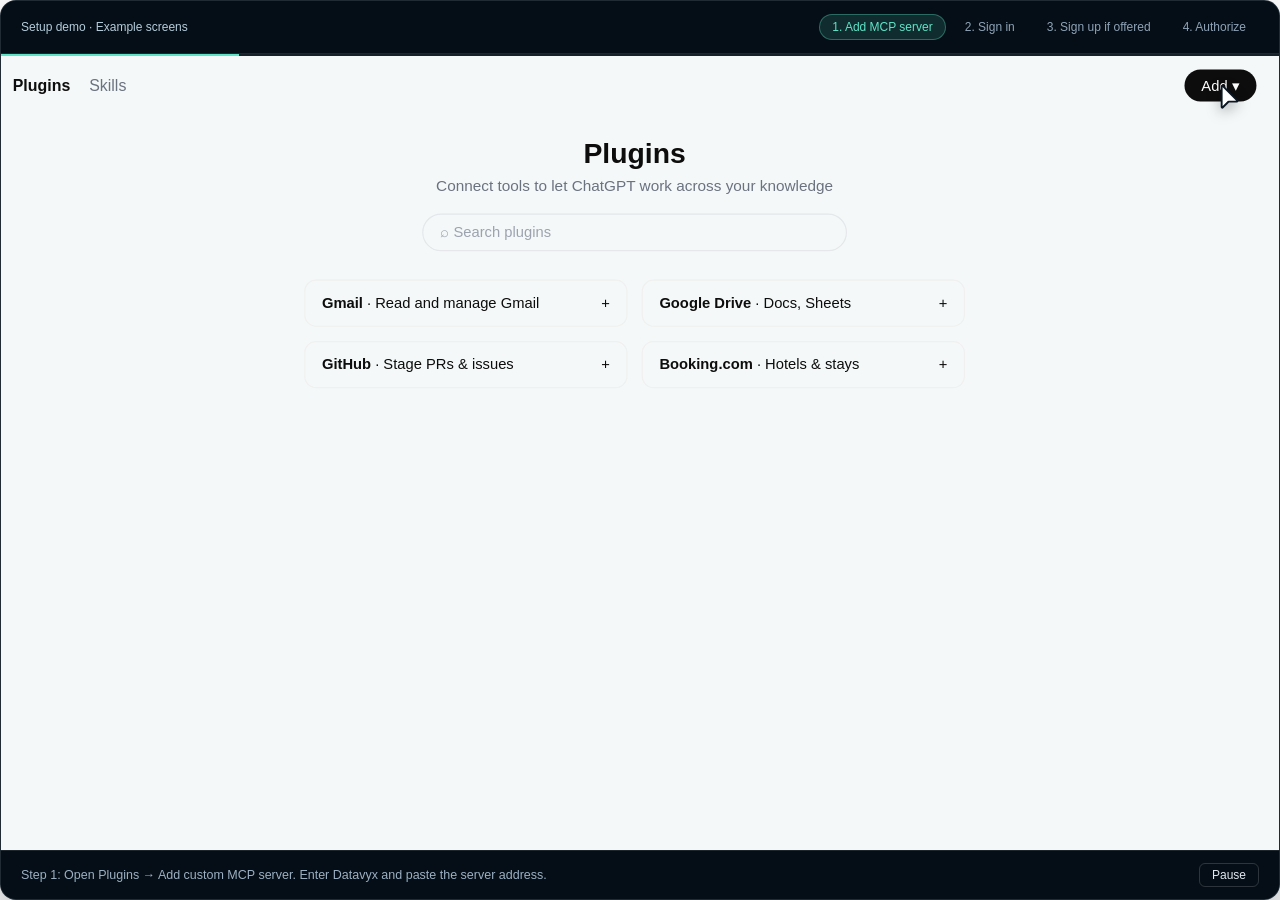
==== connect-walkthrough.html @ 0ad59f00 "Replace Connect Datavyx walkthrough with four-step demo" ====
<!DOCTYPE html>
<html lang="en">
<head>
  <meta charset="UTF-8" />
  <meta name="viewport" content="width=device-width, initial-scale=1.0" />
  <title>Datavyx Interactive Setup & OAuth Walkthrough</title>
  <style>
    * { box-sizing: border-box; }
    body { margin: 0; }

    .dvx-full-demo {
      --bg-frame: #07131d;
      --mint: #5de4c7;
      --border-frame: rgba(255, 255, 255, 0.1);
      --font-sans: -apple-system, BlinkMacSystemFont, "Segoe UI", Roboto, Inter, sans-serif;
      --font-mono: ui-monospace, SFMono-Regular, Menlo, Monaco, Consolas, monospace;

      font-family: var(--font-sans);
      display: flex;
      flex-direction: column;
      height: 100dvh;
      background: var(--bg-frame);
      border: 1px solid var(--border-frame);
      border-radius: 16px;
      box-shadow: 0 28px 70px rgba(4, 12, 20, 0.34);
      overflow: hidden;
      user-select: none;
    }

    /* Top Minimal Header */
    .dvx-fd-header {
      display: flex;
      align-items: center;
      justify-content: space-between;
      flex-wrap: wrap;
      gap: 10px;
      padding: 13px 20px;
      background: #050e16;
      border-bottom: 1px solid var(--border-frame);
    }

    .dvx-fd-label { color: #b5ccdb; font-size: 12px; }

    .dvx-fd-tabs {
      display: flex;
      gap: 6px;
      flex-wrap: wrap;
    }

    .dvx-fd-tab {
      background: transparent;
      border: 1px solid transparent;
      color: #8fa3b8;
      font-size: 12px;
      font-weight: 500;
      padding: 5px 12px;
      border-radius: 999px;
      cursor: pointer;
      transition: all 0.2s ease;
    }

    .dvx-fd-tab:hover {
      color: #fff;
      background: rgba(255, 255, 255, 0.06);
    }

    .dvx-fd-tab.active {
      color: var(--mint);
      background: rgba(93, 228, 199, 0.14);
      border-color: rgba(93, 228, 199, 0.35);
    }

    .dvx-fd-progress {
      height: 2px;
      flex-shrink: 0;
      background: rgba(255, 255, 255, 0.06);
      width: 100%;
    }

    .dvx-fd-progress-fill {
      height: 100%;
      width: 0%;
      background: var(--mint);
    }

    /* Main Viewport */
    .dvx-fd-viewport {
      position: relative;
      flex: 1;
      min-height: 0;
      overflow: hidden;
      background: #ffffff;
    }

    .dvx-fd-canvas {
      width: 100%;
      height: 100%;
      transform-origin: center center;
      transition: transform 0.65s cubic-bezier(0.22, 1, 0.36, 1);
      position: relative;
    }

    /* Simulated Cursor & Click Ripple */
    .dvx-cursor {
      position: absolute;
      width: 24px;
      height: 24px;
      z-index: 80;
      pointer-events: none;
      margin-left: -5px;
      margin-top: -3px;
      transition: left 0.6s cubic-bezier(0.22, 1, 0.36, 1), top 0.6s cubic-bezier(0.22, 1, 0.36, 1);
      filter: drop-shadow(0 3px 6px rgba(0, 0, 0, 0.35));
    }

    .dvx-ring {
      position: absolute;
      width: 30px;
      height: 30px;
      border-radius: 50%;
      border: 2.5px solid #10a37f;
      transform: translate(-50%, -50%) scale(0.3);
      opacity: 0;
      pointer-events: none;
      z-index: 79;
    }

    .dvx-ring.animate {
      animation: dvxClickPulse 0.55s ease-out forwards;
    }

    @keyframes dvxClickPulse {
      0% { opacity: 0.95; transform: translate(-50%, -50%) scale(0.3); }
      100% { opacity: 0; transform: translate(-50%, -50%) scale(1.7); }
    }

    .dvx-screen {
      position: absolute;
      inset: 0;
      opacity: 0;
      pointer-events: none;
      transition: opacity 0.3s ease;
    }

    .dvx-screen.active {
      opacity: 1;
      pointer-events: auto;
    }

    /* ==========================================
       Screen A: Native ChatGPT Web Plugins UI
       ========================================== */
    .gpt-shell {
      display: flex;
      height: 100%;
      background: #ffffff;
      color: #0d0d0d;
    }

    .gpt-side {
      width: 210px;
      background: #f9f9f9;
      border-right: 1px solid #ececec;
      padding: 14px 10px;
      display: flex;
      flex-direction: column;
      gap: 2px;
      font-size: 13.5px;
    }

    .gpt-side-top {
      display: flex;
      align-items: center;
      justify-content: space-between;
      padding: 4px 10px 14px;
    }

    .gpt-logo-text {
      font-weight: 600;
      font-size: 15px;
    }

    .gpt-item {
      padding: 8px 10px;
      border-radius: 8px;
      color: #1f2328;
      display: flex;
      align-items: center;
      gap: 10px;
      transition: all 0.2s ease;
    }

    .gpt-item.active {
      background: #ececec;
      font-weight: 500;
    }

    .gpt-item.highlight-ring {
      box-shadow: 0 0 0 2px #0d0d0d;
    }

    .gpt-body {
      flex: 1;
      padding: 16px 28px;
      position: relative;
      display: flex;
      flex-direction: column;
    }

    .gpt-head {
      display: flex;
      justify-content: space-between;
      align-items: center;
      margin-bottom: 18px;
    }

    .gpt-head-tabs {
      display: flex;
      gap: 16px;
      font-size: 13.5px;
      color: #6b7280;
    }

    .gpt-head-tabs span.on {
      color: #0d0d0d;
      font-weight: 600;
    }

    .gpt-add-wrap {
      position: relative;
    }

    .gpt-add-btn {
      background: #0d0d0d;
      color: #fff;
      border: none;
      border-radius: 999px;
      padding: 6px 14px;
      font-size: 12.5px;
      font-weight: 500;
      display: inline-flex;
      align-items: center;
      gap: 5px;
    }

    .gpt-menu {
      position: absolute;
      right: 0;
      top: 34px;
      width: 186px;
      background: #fff;
      border: 1px solid #e5e7eb;
      border-radius: 10px;
      box-shadow: 0 10px 25px rgba(0, 0, 0, 0.12);
      padding: 5px;
      z-index: 20;
      opacity: 0;
      transform: translateY(-4px);
      transition: all 0.2s ease;
    }

    .gpt-menu.open {
      opacity: 1;
      transform: translateY(0);
    }

    .gpt-menu-item {
      padding: 7px 10px;
      font-size: 12.5px;
      border-radius: 6px;
      color: #374151;
    }

    .gpt-menu-item.focus {
      background: #f3f4f6;
      color: #0d0d0d;
      font-weight: 600;
    }

    .gpt-hero {
      text-align: center;
      margin-top: 12px;
    }

    .gpt-hero h3 {
      font-size: 24px;
      margin: 0 0 6px;
      font-weight: 600;
    }

    .gpt-hero p {
      font-size: 13px;
      color: #6b7280;
      margin: 0 0 16px;
    }

    .gpt-search {
      max-width: 360px;
      margin: 0 auto 24px;
      padding: 8px 14px;
      border: 1px solid #e5e7eb;
      border-radius: 999px;
      font-size: 12.5px;
      color: #9ca3af;
      text-align: left;
    }

    .gpt-cards {
      display: grid;
      grid-template-columns: repeat(2, 1fr);
      gap: 12px;
      max-width: 560px;
      margin: 0 auto;
      text-align: left;
    }

    .gpt-card {
      border: 1px solid #f0f0f0;
      border-radius: 10px;
      padding: 12px 14px;
      display: flex;
      justify-content: space-between;
      align-items: center;
      font-size: 12.5px;
    }

    /* Modal Overlay */
    .gpt-mask {
      position: absolute;
      inset: 0;
      background: rgba(0, 0, 0, 0.34);
      display: flex;
      align-items: center;
      justify-content: center;
      z-index: 30;
      opacity: 0;
      pointer-events: none;
      transition: opacity 0.25s ease;
    }

    .gpt-mask.open {
      opacity: 1;
      pointer-events: auto;
    }

    /* Modal 1: Add custom MCP server */
    .gpt-dialog {
      width: 440px;
      background: #ffffff;
      border-radius: 16px;
      padding: 18px 22px;
      box-shadow: 0 22px 50px rgba(0, 0, 0, 0.24);
      color: #0d0d0d;
      display: none;
    }

    .gpt-dialog.show {
      display: block;
    }

    .gpt-dlg-title {
      font-size: 15.5px;
      font-weight: 600;
      margin-bottom: 12px;
      display: flex;
      justify-content: space-between;
    }

    .gpt-icon-row {
      display: flex;
      align-items: center;
      gap: 10px;
      margin-bottom: 10px;
    }

    .gpt-icon-box {
      width: 34px;
      height: 34px;
      border: 1px solid #d1d5db;
      border-radius: 8px;
      display: flex;
      align-items: center;
      justify-content: center;
      font-size: 16px;
      color: #374151;
    }

    .gpt-field {
      margin-bottom: 9px;
    }

    .gpt-label {
      display: flex;
      justify-content: space-between;
      align-items: center;
      font-size: 11.5px;
      font-weight: 500;
      margin-bottom: 4px;
    }

    .gpt-seg {
      display: inline-flex;
      background: #f3f4f6;
      border-radius: 6px;
      padding: 2px;
      font-size: 10px;
    }

    .gpt-seg span {
      padding: 2px 7px;
      border-radius: 4px;
      color: #6b7280;
    }

    .gpt-seg span.on {
      background: #fff;
      color: #111827;
      font-weight: 500;
    }

    .gpt-input {
      border: 1px solid #d1d5db;
      border-radius: 7px;
      padding: 6px 10px;
      font-size: 12px;
      min-height: 16px;
      color: #111827;
      display: flex;
      align-items: center;
    }

    .gpt-input.ph {
      color: #9ca3af;
    }

    .gpt-input.mono {
      font-family: var(--font-mono);
      font-size: 11.5px;
    }

    .gpt-input.focus {
      border-color: #111827;
      box-shadow: 0 0 0 2px rgba(17, 24, 39, 0.1);
    }

    .gpt-adv {
      border: 1px solid #e5e7eb;
      background: #f9fafb;
      border-radius: 8px;
      padding: 7px 10px;
      margin-bottom: 8px;
      display: flex;
      justify-content: space-between;
      align-items: center;
      color: #9ca3af;
      font-size: 10.5px;
    }

    .gpt-warn {
      border: 1px solid #e7d3c8;
      background: #fdf8f6;
      border-radius: 8px;
      padding: 6px 10px;
      font-size: 11px;
      color: #374151;
      display: flex;
      align-items: center;
      gap: 7px;
      margin-bottom: 8px;
    }

    .gpt-consent {
      border: 1px solid #e5e7eb;
      border-radius: 8px;
      padding: 8px 10px;
      display: flex;
      align-items: flex-start;
      gap: 9px;
      margin-bottom: 12px;
      transition: all 0.2s ease;
    }

    .gpt-consent.checked {
      border-color: #111827;
      background: #fafafa;
    }

    .gpt-chk {
      width: 14px;
      height: 14px;
      margin-top: 2px;
      border: 1.5px solid #9ca3af;
      border-radius: 3.5px;
      display: inline-flex;
      align-items: center;
      justify-content: center;
      font-size: 10px;
      color: #fff;
      flex-shrink: 0;
    }

    .gpt-chk.checked {
      background: #111827;
      border-color: #111827;
    }

    .gpt-dlg-foot {
      display: flex;
      justify-content: space-between;
      align-items: center;
    }

    .gpt-btn-gray {
      background: #9ca3af;
      border: none;
      color: #fff;
      border-radius: 999px;
      padding: 6px 14px;
      font-size: 11.5px;
      font-weight: 500;
      transition: all 0.2s ease;
    }

    .gpt-btn-gray.ready {
      background: #0d0d0d;
    }

    /* Modal 2: Sign in with your datavyx account */
    .gpt-login-card {
      width: 310px;
      background: #ffffff;
      border-radius: 18px;
      padding: 28px 24px 24px;
      box-shadow: 0 22px 50px rgba(0, 0, 0, 0.24);
      text-align: center;
      display: none;
    }

    .gpt-login-card.show {
      display: block;
    }

    .gpt-mcp-badge {
      width: 56px;
      height: 56px;
      border-radius: 14px;
      background: #f3f4f6;
      margin: 0 auto 14px;
      display: flex;
      align-items: center;
      justify-content: center;
      font-size: 24px;
      color: #4b5563;
    }

    .gpt-login-btn {
      margin-top: 18px;
      width: 100%;
      background: #18181b;
      color: #fff;
      border: none;
      border-radius: 999px;
      padding: 10px 16px;
      font-size: 12.5px;
      font-weight: 500;
      display: inline-flex;
      align-items: center;
      justify-content: center;
      gap: 6px;
    }

    /* ==========================================
       Screen B: Auth0 Sign-up & Consent Flow
       ========================================== */
    .auth0-screen {
      height: 100%;
      background: #0b1622;
      display: flex;
      align-items: center;
      justify-content: center;
      color: #1f2937;
    }

    .auth0-card {
      width: 360px;
      background: #ffffff;
      border-radius: 8px;
      padding: 28px 30px;
      box-shadow: 0 20px 45px rgba(0, 0, 0, 0.35);
      text-align: center;
    }

    .auth0-logo {
      width: 44px;
      height: 44px;
      border-radius: 8px;
      background: #091d34;
      color: #38bdf8;
      font-weight: 800;
      font-size: 22px;
      display: flex;
      align-items: center;
      justify-content: center;
      margin: 0 auto 14px;
    }

    .auth0-title {
      font-size: 20px;
      font-weight: 600;
      margin: 0 0 6px;
      color: #111827;
    }

    .auth0-sub {
      font-size: 12px;
      color: #4b5563;
      margin: 0 0 18px;
      line-height: 1.45;
    }

    .auth0-input {
      width: 100%;
      box-sizing: border-box;
      border: 1px solid #d1d5db;
      border-radius: 5px;
      padding: 10px 12px;
      font-size: 13px;
      text-align: left;
      margin-bottom: 10px;
      color: #111827;
      min-height: 38px;
    }

    .auth0-input.ph {
      color: #9ca3af;
    }

    .auth0-input.focus {
      border-color: #2563eb;
      box-shadow: 0 0 0 2px rgba(37, 99, 235, 0.15);
    }

    .auth0-pw-rules {
      border: 1px solid #e5e7eb;
      border-radius: 6px;
      padding: 10px 12px;
      text-align: left;
      font-size: 11px;
      color: #4b5563;
      margin-bottom: 12px;
      display: none;
    }

    .auth0-pw-rules.show {
      display: block;
    }

    .auth0-rule-ok {
      color: #059669;
      font-weight: 500;
    }

    .auth0-submit {
      width: 100%;
      background: #091d34;
      color: #fff;
      border: none;
      border-radius: 5px;
      padding: 11px;
      font-size: 13.5px;
      font-weight: 500;
      margin-top: 4px;
    }

    .auth0-switch {
      margin-top: 14px;
      font-size: 12px;
      color: #4b5563;
    }

    .auth0-link {
      color: #2563eb;
      font-weight: 500;
    }

    /* Consent Scope List */
    .auth0-pair {
      display: flex;
      align-items: center;
      justify-content: center;
      gap: 14px;
      margin-bottom: 12px;
    }

    .auth0-gpt-icon {
      width: 44px;
      height: 44px;
      border-radius: 50%;
      border: 1px solid #e5e7eb;
      display: flex;
      align-items: center;
      justify-content: center;
      font-size: 20px;
    }

    .auth0-scopes {
      list-style: none;
      padding: 0;
      margin: 12px 0;
      text-align: left;
      font-size: 11.5px;
      color: #374151;
    }

    .auth0-scopes li {
      padding: 3px 0;
    }

    .auth0-scopes strong {
      color: #111827;
    }

    .auth0-warn-box {
      background: #fef9c3;
      color: #854d0e;
      font-size: 10.5px;
      padding: 7px 10px;
      border-radius: 4px;
      margin-bottom: 14px;
      text-align: left;
    }

    .auth0-actions {
      display: flex;
      gap: 10px;
    }

    .auth0-btn-decline {
      flex: 1;
      background: #fff;
      border: 1px solid #d1d5db;
      color: #374151;
      border-radius: 5px;
      padding: 9px;
      font-size: 13px;
    }

    .auth0-btn-accept {
      flex: 1;
      background: #091d34;
      border: none;
      color: #fff;
      border-radius: 5px;
      padding: 9px;
      font-size: 13px;
      font-weight: 500;
    }

    /* ==========================================
       Screen C: ChatGPT Settings Connected State
       ========================================== */
    .gpt-settings-shell {
      display: flex;
      height: 100%;
      background: #ffffff;
      color: #0d0d0d;
    }

    .gpt-set-side {
      width: 210px;
      background: #f9f9f9;
      border-right: 1px solid #ececec;
      padding: 16px 12px;
      font-size: 13px;
      color: #374151;
    }

    .gpt-set-item {
      padding: 8px 10px;
      border-radius: 8px;
      margin-bottom: 2px;
    }

    .gpt-set-item.on {
      background: #ececec;
      font-weight: 600;
      color: #0d0d0d;
    }

    .gpt-set-main {
      flex: 1;
      padding: 24px 36px;
    }

    .gpt-connected-row {
      margin-top: 18px;
      border: 1px solid #e5e7eb;
      border-radius: 12px;
      padding: 14px 18px;
      display: flex;
      justify-content: space-between;
      align-items: center;
      background: #fafafa;
    }

    .gpt-connected-badge {
      display: inline-flex;
      align-items: center;
      gap: 6px;
      background: #ecfdf5;
      color: #059669;
      border: 1px solid #a7f3d0;
      padding: 4px 10px;
      border-radius: 999px;
      font-size: 12px;
      font-weight: 600;
    }

    /* Bottom Status Bar */
    .dvx-fd-footer {
      padding: 12px 20px;
      background: #050e16;
      border-top: 1px solid var(--border-frame);
      display: flex;
      justify-content: space-between;
      align-items: center;
      gap: 10px;
      font-size: 12.5px;
      color: #9cb0c4;
    }

    .dvx-fd-ctrl {
      background: transparent;
      border: 1px solid rgba(255, 255, 255, 0.16);
      color: #e2e8f0;
      padding: 4px 12px;
      border-radius: 6px;
      font-size: 12px;
      cursor: pointer;
    }

    .gpt-shell, .gpt-settings-shell { background: #f4f8f8; }
    .gpt-side, .gpt-set-side { flex: 0 0 clamp(94px, 27vw, 168px); background: #e7efef; }
    .gpt-body, .gpt-set-main { min-width: 0; }
    .gpt-body { position: static; }
    .gpt-dialog, .gpt-login-card, .auth0-card { max-width: calc(100% - 24px); }
    .gpt-dialog, .auth0-card { max-height: calc(100% - 24px); overflow: auto; }
    .gpt-connected-row { flex-wrap: wrap; gap: 12px; }
    .dvx-full-demo:not(.is-playing) .dvx-cursor, .dvx-full-demo:not(.is-playing) .dvx-ring { visibility: hidden; }
    .dvx-fd-tab:focus-visible, .dvx-fd-ctrl:focus-visible { outline: 2px solid var(--mint); outline-offset: 2px; }

    @media (max-width: 480px) {
      .dvx-fd-header, .dvx-fd-footer { padding: 9px 12px; }
      .dvx-fd-tabs { width: 100%; display: grid; grid-template-columns: repeat(2, minmax(0, 1fr)); }
      .dvx-fd-tab { justify-self: stretch; padding: 6px 4px; }
      .gpt-body, .gpt-set-main { padding: 12px; }
      .gpt-side { padding: 12px 6px; }
      .gpt-side-top { padding: 4px 0 10px; }
      .gpt-side-top > :last-child, .gpt-side .gpt-item:not(#elNavPlugins), .gpt-set-side { display: none; }
      .gpt-item { padding: 6px; }
      .gpt-head-tabs { gap: 6px; }
      .gpt-hero h3 { font-size: 20px; }
      .gpt-cards { grid-template-columns: 1fr; gap: 6px; }
      .gpt-card { padding: 6px; }
      .gpt-dialog, .gpt-login-card, .auth0-card { padding: 14px; }
    }

    @media (prefers-reduced-motion: reduce) {
      *, *::before, *::after { transition: none !important; animation: none !important; }
    }
  </style>
</head>
<body>

<div class="dvx-full-demo">
  <div class="dvx-fd-header">
    <span class="dvx-fd-label">Setup demo · Example screens</span>
    <div class="dvx-fd-tabs">
      <button type="button" class="dvx-fd-tab active" data-step="0" aria-current="step">1. Add MCP server</button>
      <button type="button" class="dvx-fd-tab" data-step="1">2. Sign in</button>
      <button type="button" class="dvx-fd-tab" data-step="2">3. Sign up if offered</button>
      <button type="button" class="dvx-fd-tab" data-step="3">4. Authorize</button>
    </div>
  </div>

  <div class="dvx-fd-progress">
    <div class="dvx-fd-progress-fill" id="fdProgress"></div>
  </div>

  <div class="dvx-fd-viewport">
    <div class="dvx-fd-canvas" id="fdCanvas" inert>
      <!-- Dynamic Cursor -->
      <svg class="dvx-cursor" id="fdCursor" viewBox="0 0 24 24" style="left: 50%; top: 50%;">
        <path fill="#ffffff" stroke="#0a1622" stroke-width="1.6" d="M5.5 3.21V20.8c0 .45.54.67.85.35l4.86-4.86a.5.5 0 0 1 .35-.15h6.87c.45 0 .67-.53.35-.85L6.35 2.86a.5.5 0 0 0-.85.35Z"/>
      </svg>
      <div class="dvx-ring" id="fdRing"></div>

      <!-- Screen A: ChatGPT Plugins Hub -->
      <div class="dvx-screen gpt-shell active" data-screen="0">
        <div class="gpt-side">
          <div class="gpt-side-top">
            <span class="gpt-logo-text">ChatGPT</span>
            <span style="color:#6b7280;font-size:13px;">⌕ ◫</span>
          </div>
          <div class="gpt-item">✎ New chat</div>
          <div class="gpt-item">🖼 Images</div>
          <div class="gpt-item">📅 Scheduled</div>
          <div class="gpt-item">📚 Library</div>
          <div class="gpt-item active" id="elNavPlugins">@ Plugins</div>
          <div class="gpt-item">⊞ Explore</div>
        </div>

        <div class="gpt-body">
          <div class="gpt-head">
            <div class="gpt-head-tabs"><span class="on">Plugins</span><span>Skills</span></div>
            <div class="gpt-add-wrap">
              <button class="gpt-add-btn" id="elAddBtn">Add ▾</button>
              <div class="gpt-menu" id="elAddMenu">
                <div class="gpt-menu-item">Create plugin</div>
                <div class="gpt-menu-item">Upload plugin</div>
                <div class="gpt-menu-item focus" id="elCustomMcpItem">Add custom MCP server</div>
              </div>
            </div>
          </div>

          <div class="gpt-hero">
            <h3>Plugins</h3>
            <p>Connect tools to let ChatGPT work across your knowledge</p>
            <div class="gpt-search">⌕ Search plugins</div>
            <div class="gpt-cards">
              <div class="gpt-card"><span><strong>Gmail</strong> · Read and manage Gmail</span><span>+</span></div>
              <div class="gpt-card"><span><strong>Google Drive</strong> · Docs, Sheets</span><span>+</span></div>
              <div class="gpt-card"><span><strong>GitHub</strong> · Stage PRs & issues</span><span>+</span></div>
              <div class="gpt-card"><span><strong>Booking.com</strong> · Hotels & stays</span><span>+</span></div>
            </div>
          </div>

          <!-- Modal Overlay -->
          <div class="gpt-mask" id="elGptMask">
            <!-- 1. Add custom MCP server Form -->
            <div class="gpt-dialog" id="elMcpDialog">
              <div class="gpt-dlg-title"><span>Add custom MCP server</span><span style="color:#6b7280;font-weight:400;">✕</span></div>
              <div class="gpt-icon-row">
                <div class="gpt-icon-box">+</div>
                <div style="font-size:11px;">
                  <div style="font-weight:500;">Icon (optional)</div>
                  <div style="color:#6b7280;font-size:10px;">PNG only. Best results at 256×256 px or larger.</div>
                </div>
              </div>

              <div class="gpt-field">
                <div class="gpt-label"><span>Name</span></div>
                <div class="gpt-input ph" id="elInputName">Custom Tool</div>
              </div>

              <div class="gpt-field">
                <div class="gpt-label"><span>Description (optional)</span></div>
                <div class="gpt-input ph">Explain what it does in a few words</div>
              </div>

              <div class="gpt-field">
                <div class="gpt-label">
                  <span>Connection</span>
                  <div class="gpt-seg"><span class="on">Server URL</span><span>Tunnel</span></div>
                </div>
                <div class="gpt-input mono ph" id="elInputUrl">https://example.com/mcp</div>
              </div>

              <div class="gpt-field">
                <div class="gpt-label"><span>Authentication</span></div>
                <div class="gpt-input">OAuth</div>
              </div>

              <div class="gpt-adv">
                <span>Advanced OAuth settings</span><span>›</span>
              </div>

              <div class="gpt-warn">
                <span style="color:#9a3412;">⚠</span>
                <span>Custom MCP servers introduce risk. <u>Learn more</u></span>
              </div>

              <div class="gpt-consent" id="elConsentBox">
                <span class="gpt-chk" id="elChkConsent">✓</span>
                <div style="font-size:10.5px;line-height:1.35;">
                  <div style="font-weight:600;font-size:11.5px;margin-bottom:2px;">I understand and want to continue</div>
                  <span style="color:#6b7280;">Only connect to MCP servers you trust. An untrusted server may access or steal information.</span>
                </div>
              </div>

              <div class="gpt-dlg-foot">
                <span style="font-size:11.5px;text-decoration:underline;font-weight:500;">Read the guide</span>
                <div style="display:flex;gap:8px;">
                  <button style="background:#fff;border:1px solid #d1d5db;border-radius:999px;padding:6px 13px;font-size:11.5px;">Cancel</button>
                  <button class="gpt-btn-gray" id="elCreateBtn">Create as a plugin</button>
                </div>
              </div>
            </div>

            <!-- 2. Sign in with your datavyx account Card -->
            <div class="gpt-login-card" id="elLoginCard">
              <div class="gpt-mcp-badge">🔌</div>
              <div style="font-size:17px;font-weight:600;">datavyx</div>
              <div style="font-size:12px;color:#6b7280;margin-top:4px;">Learn more</div>
              <button class="gpt-login-btn" id="elOauthStartBtn">Sign in with your datavyx account ›</button>
            </div>
          </div>
        </div>
      </div>

      <!-- Screen B: Auth0 Sign-up & Consent Page -->
      <div class="dvx-screen auth0-screen" data-screen="1">
        <!-- B1: Login / Sign up Form -->
        <div class="auth0-card" id="elAuthFormCard">
          <div class="auth0-logo">D</div>
          <h3 class="auth0-title" id="elAuthHeading">Welcome</h3>
          <p class="auth0-sub" id="elAuthSub">Log in to Datavyx to continue to ChatGPT.</p>

          <div class="auth0-input ph" id="elAuthEmail">Email address*</div>
          <div class="auth0-input ph" id="elAuthPass">Password*</div>

          <div class="auth0-pw-rules" id="elPwRules">
            <div style="margin-bottom:4px;">Your password must contain:</div>
            <div class="auth0-rule-ok">✓ At least 8 characters</div>
            <div class="auth0-rule-ok">✓ Lower case letters (a-z) & numbers (0-9)</div>
          </div>

          <button class="auth0-submit" id="elAuthSubmitBtn">Continue</button>

          <div class="auth0-switch" id="elAuthSwitchRow">
            Don't have an account? <span class="auth0-link" id="elSwitchToSignup">Sign up</span>
          </div>
        </div>

        <!-- B2: Authorize App Permissions -->
        <div class="auth0-card" id="elAuthScopeCard" style="display:none;">
          <div class="auth0-pair">
            <div class="auth0-logo" style="margin:0;">D</div>
            <span style="color:#9ca3af;font-size:18px;">⇄</span>
            <div class="auth0-gpt-icon">⚙️</div>
          </div>
          <h3 class="auth0-title" style="font-size:18px;">Authorize App</h3>
          <p class="auth0-sub" style="margin-bottom:8px;">
            Hi alex@example.com,<br/>ChatGPT is requesting access to your Datavyx personal knowledge space.
          </p>
          <ul class="auth0-scopes">
            <li>• <strong>Read:</strong> knowledge:read</li>
            <li>• <strong>Record:</strong> knowledge:record</li>
            <li>• <strong>Update:</strong> knowledge:update</li>
            <li>• <strong>Delete:</strong> knowledge:delete</li>
            <li>• <strong>Restore:</strong> knowledge:restore</li>
            <li>• <strong>History:</strong> knowledge:history</li>
            <li>• <strong>Bulk:</strong> knowledge:bulk</li>
          </ul>
          <div class="auth0-warn-box">External app: You will be redirected to chatgpt.com after authorization</div>
          <div class="auth0-actions">
            <button class="auth0-btn-decline">Decline</button>
            <button class="auth0-btn-accept" id="elAcceptBtn">Accept</button>
          </div>
        </div>
      </div>

      <!-- Screen C: ChatGPT Settings Connected State -->
      <div class="dvx-screen gpt-settings-shell" data-screen="2">
        <div class="gpt-set-side">
          <div style="padding:6px 10px 14px;color:#6b7280;font-size:12px;">← Back to chat</div>
          <div class="gpt-set-item">General</div>
          <div class="gpt-set-item">Notifications</div>
          <div class="gpt-set-item">Personalization</div>
          <div class="gpt-set-item on">Plugins</div>
          <div class="gpt-set-item">Data controls</div>
        </div>
        <div class="gpt-set-main">
          <div style="display:flex;justify-content:space-between;align-items:center;">
            <div>
              <h3 style="margin:0 0 4px;font-size:18px;">Plugins</h3>
              <p style="margin:0;font-size:12.5px;color:#6b7280;">Manage plugins, connected accounts, and permissions</p>
            </div>
            <span style="border:1px solid #d1d5db;border-radius:999px;padding:5px 12px;font-size:12px;">Browse directory</span>
          </div>

          <div class="gpt-connected-row" id="elConnectedRow">
            <div style="display:flex;align-items:center;gap:12px;">
              <div style="width:36px;height:36px;border-radius:9px;background:#091d34;color:#5de4c7;display:flex;align-items:center;justify-content:center;font-weight:700;">D</div>
              <div>
                <div style="font-weight:600;font-size:14px;">datavyx</div>
                <div style="font-size:12px;color:#6b7280;">https://kb.datavyx.com/mcp</div>
              </div>
            </div>
            <div style="display:flex;align-items:center;gap:12px;">
              <span class="gpt-connected-badge">● Connected</span>
              <span style="color:#6b7280;">›</span>
            </div>
          </div>
        </div>
      </div>
    </div>
  </div>

  <div class="dvx-fd-footer">
    <span id="fdCaption">Step 1: Open Plugins → click Add → enter Name & MCP Server URL</span>
    <button class="dvx-fd-ctrl" id="fdPlayBtn">Pause</button>
  </div>
</div>

<script>
  (function () {
    const STEP_DURATIONS = [7200, 3400, 6800, 5600];
    const motion = matchMedia("(prefers-reduced-motion: reduce)");
    let step = 0;
    let playing = !motion.matches;
    let elapsed = 0;
    let lastTime = performance.now();
    let timers = [];
    let frame;

    const demo = document.querySelector(".dvx-full-demo");
    const playButton = document.getElementById("fdPlayBtn");
    const canvas = document.getElementById("fdCanvas");
    const cursor = document.getElementById("fdCursor");
    const ring = document.getElementById("fdRing");
    const progress = document.getElementById("fdProgress");
    const caption = document.getElementById("fdCaption");
    const tabs = document.querySelectorAll(".dvx-fd-tab");
    const screens = document.querySelectorAll(".dvx-screen");

    function clearAll() {
      timers.forEach((id) => clearTimeout(id));
      timers = [];
    }

    function getPos(el, rx = 0.5, ry = 0.5) {
      const prev = canvas.style.transform;
      canvas.style.transition = "none";
      canvas.style.transform = "scale(1)";
      const cRect = canvas.getBoundingClientRect();
      const eRect = el.getBoundingClientRect();
      canvas.style.transform = prev;
      void canvas.offsetWidth;
      canvas.style.transition = "transform 0.65s cubic-bezier(0.22, 1, 0.36, 1)";
      return {
        x: eRect.left - cRect.left + eRect.width * rx,
        y: eRect.top - cRect.top + eRect.height * ry
      };
    }

    function moveAndClick(el, clickDelay, rx = 0.5, ry = 0.5) {
      const p = getPos(el, rx, ry);
      cursor.style.left = p.x + "px";
      cursor.style.top = p.y + "px";
      if (clickDelay !== undefined) {
        timers.push(
          setTimeout(() => {
            ring.style.left = p.x + "px";
            ring.style.top = p.y + "px";
            ring.classList.remove("animate");
            void ring.offsetWidth;
            ring.classList.add("animate");
          }, clickDelay)
        );
      }
    }

    function zoomTo(scale, el) {
      if (!el || scale === 1 || canvas.clientWidth < 520) {
        canvas.style.transformOrigin = "50% 50%";
        canvas.style.transform = "scale(1)";
        return;
      }
      const p = getPos(el, 0.5, 0.5);
      canvas.style.transformOrigin = `${p.x}px ${p.y}px`;
      canvas.style.transform = `scale(${scale})`;
    }

    function typeText(el, str, speed, done) {
      el.textContent = "";
      el.classList.remove("ph");
      el.classList.add("focus");
      let i = 0;
      function next() {
        if (i < str.length) {
          el.textContent += str.charAt(i++);
          timers.push(setTimeout(next, speed));
        } else {
          el.classList.remove("focus");
          if (done) done();
        }
      }
      next();
    }

    function showScreen(idx) {
      screens.forEach((sc, i) => sc.classList.toggle("active", i === idx));
    }

    function runStep(s) {
      clearAll();
      step = s;
      elapsed = 0;
      lastTime = performance.now();
      progress.style.width = "0%";
      const animate = playing && !motion.matches;
      demo.classList.toggle("is-playing", animate);
      ring.classList.remove("animate");
      zoomTo(1);
      tabs.forEach((tab, index) => {
        tab.classList.toggle("active", index === s);
        if (index === s) tab.setAttribute("aria-current", "step");
        else tab.removeAttribute("aria-current");
      });

      if (s === 0) {
        // Step 1: Plugins -> Add -> Add custom MCP server -> Fill & Create
        showScreen(0);
        caption.textContent = "Step 1: Open Plugins → Add custom MCP server. Enter Datavyx and paste the server address.";

        const navPlugins = document.getElementById("elNavPlugins");
        const addBtn = document.getElementById("elAddBtn");
        const addMenu = document.getElementById("elAddMenu");
        const customItem = document.getElementById("elCustomMcpItem");
        const mask = document.getElementById("elGptMask");
        const mcpDialog = document.getElementById("elMcpDialog");
        const loginCard = document.getElementById("elLoginCard");
        const inName = document.getElementById("elInputName");
        const inUrl = document.getElementById("elInputUrl");
        const consentBox = document.getElementById("elConsentBox");
        const chk = document.getElementById("elChkConsent");
        const createBtn = document.getElementById("elCreateBtn");

        addMenu.classList.remove("open");
        mask.classList.remove("open");
        mcpDialog.classList.add("show");
        loginCard.classList.remove("show");
        navPlugins.classList.add("highlight-ring");

        inName.textContent = "Custom Tool";
        inName.classList.add("ph");
        inUrl.textContent = "https://example.com/mcp";
        inUrl.classList.add("ph");
        consentBox.classList.remove("checked");
        chk.classList.remove("checked");
        createBtn.classList.remove("ready");

        if (!animate) {
          navPlugins.classList.remove("highlight-ring");
          mask.classList.add("open");
          inName.textContent = "Datavyx";
          inName.classList.remove("ph");
          inUrl.textContent = "https://kb.datavyx.com/mcp";
          inUrl.classList.remove("ph");
          return;
        }

        // Pause briefly on left sidebar Plugins
        zoomTo(1.18, navPlugins);
        moveAndClick(navPlugins, 350);

        // Move to top-right Add button
        timers.push(setTimeout(() => {
          navPlugins.classList.remove("highlight-ring");
          zoomTo(1.18, addBtn);
          moveAndClick(addBtn, 550);
        }, 1150));

        timers.push(setTimeout(() => {
          addMenu.classList.add("open");
        }, 1750));

        // Click Add custom MCP server
        timers.push(setTimeout(() => {
          moveAndClick(customItem, 480);
        }, 2150));

        // Fill Name & Server URL
        timers.push(setTimeout(() => {
          addMenu.classList.remove("open");
          zoomTo(1.06, mcpDialog);
          mask.classList.add("open");
          moveAndClick(inName, 300, 0.35, 0.5);

          timers.push(setTimeout(() => {
            typeText(inName, "Datavyx", 45, () => {
              moveAndClick(inUrl, 300, 0.4, 0.5);
              timers.push(setTimeout(() => {
                inUrl.classList.remove("ph");
                inUrl.textContent = "https://kb.datavyx.com/mcp";

                // Pause 0.9s so user sees where URL goes
                timers.push(setTimeout(() => {
                  moveAndClick(chk, 480);
                  timers.push(setTimeout(() => {
                    chk.classList.add("checked");
                    consentBox.classList.add("checked");
                    createBtn.classList.add("ready");

                    // Click Create as a plugin
                    moveAndClick(createBtn, 480);
                  }, 520));
                }, 900));
              }, 350));
            });
          }, 350));
        }, 2750));
      }

      if (s === 1) {
        // Step 2: Click Sign in with your datavyx account
        showScreen(0);
        caption.textContent = "Step 2: Click 'Sign in with your datavyx account' to launch OAuth";

        const mask = document.getElementById("elGptMask");
        const mcpDialog = document.getElementById("elMcpDialog");
        const loginCard = document.getElementById("elLoginCard");
        const oauthBtn = document.getElementById("elOauthStartBtn");

        mask.classList.add("open");
        mcpDialog.classList.remove("show");
        loginCard.classList.add("show");

        if (!animate) return;
        zoomTo(1.15, loginCard);
        timers.push(setTimeout(() => {
          moveAndClick(oauthBtn, 600);
        }, 1100));
      }

      if (s === 2) {
        // Step 3: Click Sign up -> Enter email & password -> Continue
        showScreen(1);
        caption.textContent = "Step 3: Sign in, or select Sign up if the authorization window offers it.";

        const formCard = document.getElementById("elAuthFormCard");
        const scopeCard = document.getElementById("elAuthScopeCard");
        const heading = document.getElementById("elAuthHeading");
        const sub = document.getElementById("elAuthSub");
        const switchRow = document.getElementById("elAuthSwitchRow");
        const emailBox = document.getElementById("elAuthEmail");
        const passBox = document.getElementById("elAuthPass");
        const pwRules = document.getElementById("elPwRules");
        const submitBtn = document.getElementById("elAuthSubmitBtn");

        formCard.style.display = "block";
        scopeCard.style.display = "none";
        heading.textContent = "Welcome";
        sub.textContent = "Log in to Datavyx to continue to ChatGPT.";
        switchRow.innerHTML = 'Don\'t have an account? <span class="auth0-link" id="elSwitchToSignup">Sign up</span>';
        emailBox.textContent = "Email address*";
        emailBox.classList.add("ph");
        passBox.textContent = "Password*";
        passBox.classList.add("ph");
        pwRules.classList.remove("show");

        if (!animate) return;
        zoomTo(1.08, formCard);
        const signupLink = document.getElementById("elSwitchToSignup");

        timers.push(setTimeout(() => {
          moveAndClick(signupLink, 550);
          timers.push(setTimeout(() => {
            sub.textContent = "Create your Datavyx account to initialize a personal workspace.";
            switchRow.innerHTML = 'Already have an account? <span class="auth0-link">Log in</span>';

            moveAndClick(emailBox, 350, 0.35, 0.5);
            timers.push(setTimeout(() => {
              typeText(emailBox, "alex@example.com", 35, () => {
                moveAndClick(passBox, 350, 0.35, 0.5);
                timers.push(setTimeout(() => {
                  pwRules.classList.add("show");
                  typeText(passBox, "••••••••••••", 45, () => {
                    timers.push(setTimeout(() => {
                      moveAndClick(submitBtn, 550);
                    }, 600));
                  });
                }, 400));
              });
            }, 400));
          }, 600));
        }, 900));
      }

      if (s === 3) {
        // Step 4: Click Accept -> Redirect back to ChatGPT Connected
        showScreen(1);
        caption.textContent = "Step 4: Review the requested access. If you accept, check that Datavyx shows as connected in ChatGPT.";

        const formCard = document.getElementById("elAuthFormCard");
        const scopeCard = document.getElementById("elAuthScopeCard");
        const acceptBtn = document.getElementById("elAcceptBtn");
        const connectedRow = document.getElementById("elConnectedRow");

        formCard.style.display = "none";
        scopeCard.style.display = "block";

        if (!animate) return;
        zoomTo(1.06, scopeCard);

        timers.push(setTimeout(() => {
          moveAndClick(acceptBtn, 600);
        }, 1400));

        timers.push(setTimeout(() => {
          showScreen(2);
          zoomTo(1.08, connectedRow);
          moveAndClick(connectedRow, 500, 0.82, 0.5);
        }, 2500));

        timers.push(setTimeout(() => {
          zoomTo(1, null);
        }, 4400));
      }
    }

    tabs.forEach((tab) => {
      tab.addEventListener("click", () => runStep(Number(tab.dataset.step)));
    });

    function loop(now) {
      elapsed += Math.min(now - lastTime, 100);
      lastTime = now;
      const duration = STEP_DURATIONS[step];
      progress.style.width = Math.min((elapsed / duration) * 100, 100) + "%";
      if (elapsed >= duration) {
        runStep((step + 1) % STEP_DURATIONS.length);
      }
      frame = requestAnimationFrame(loop);
    }

    function start() {
      playButton.textContent = "Pause";
      runStep(step);
      frame = requestAnimationFrame(loop);
    }

    function pause() {
      playing = false;
      cancelAnimationFrame(frame);
      clearAll();
      playButton.textContent = "Play";
      demo.classList.remove("is-playing");
    }

    playButton.addEventListener("click", () => {
      if (playing) {
        pause();
      } else {
        playing = true;
        start();
      }
    });
    motion.addEventListener("change", () => {
      if (motion.matches) {
        pause();
        runStep(step);
      }
    });
    if (playing) start();
    else {
      playButton.textContent = "Play";
      runStep(0);
    }
  })();
</script>

</body>
</html>
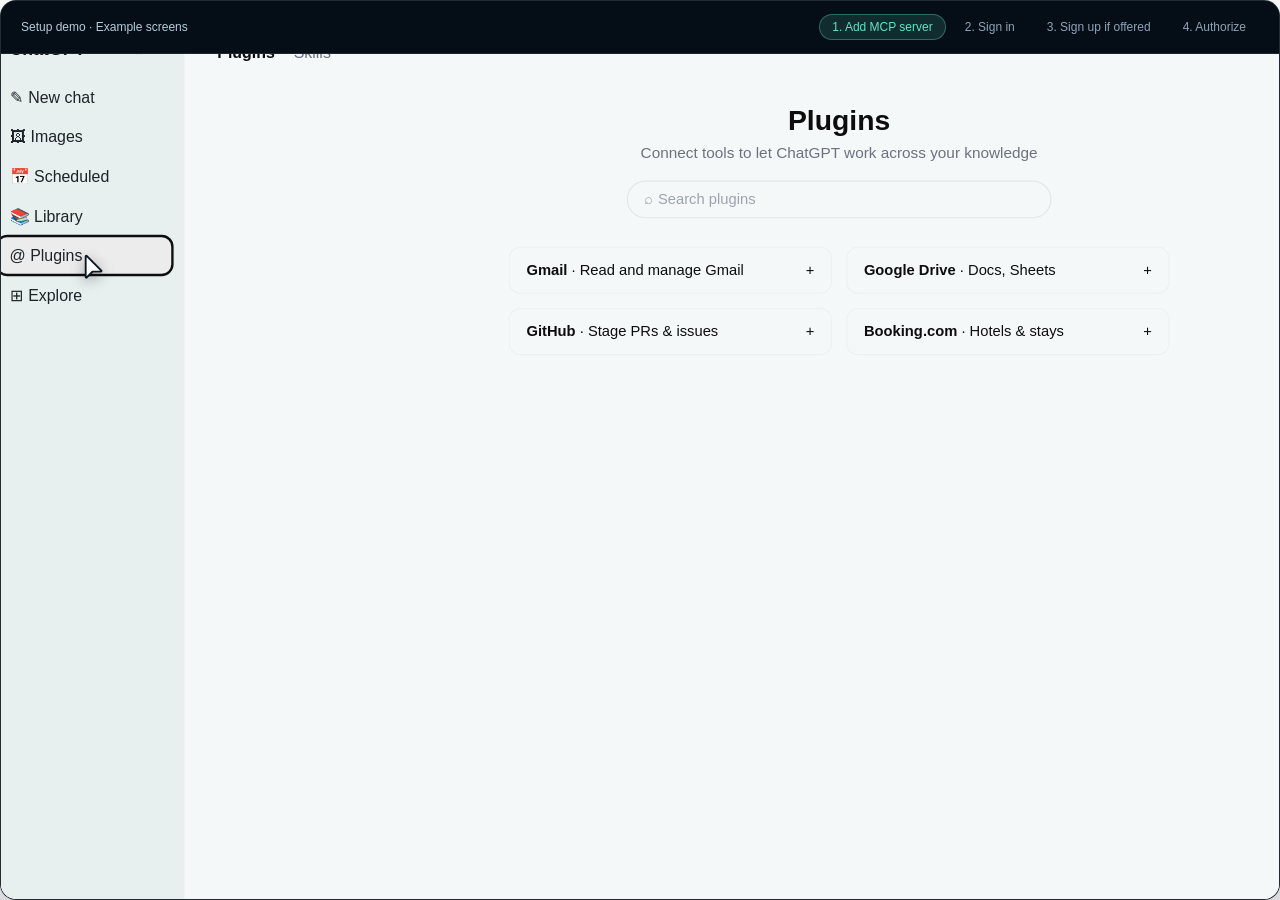
==== commit 0d2ba93c: "Simplify the connection demo to autoplay only" ====
--- a/connect-walkthrough.html
+++ b/connect-walkthrough.html
@@ -41,46 +41,29 @@
 
     .dvx-fd-label { color: #b5ccdb; font-size: 12px; }
 
-    .dvx-fd-tabs {
+    .dvx-fd-steps {
       display: flex;
       gap: 6px;
       flex-wrap: wrap;
-    }
-
-    .dvx-fd-tab {
-      background: transparent;
+      margin: 0;
+      padding: 0;
+      list-style: none;
+    }
+
+    .dvx-fd-step {
       border: 1px solid transparent;
       color: #8fa3b8;
       font-size: 12px;
       font-weight: 500;
       padding: 5px 12px;
       border-radius: 999px;
-      cursor: pointer;
-      transition: all 0.2s ease;
-    }
-
-    .dvx-fd-tab:hover {
-      color: #fff;
-      background: rgba(255, 255, 255, 0.06);
-    }
-
-    .dvx-fd-tab.active {
+      text-align: center;
+    }
+
+    .dvx-fd-step[aria-current="step"] {
       color: var(--mint);
       background: rgba(93, 228, 199, 0.14);
       border-color: rgba(93, 228, 199, 0.35);
-    }
-
-    .dvx-fd-progress {
-      height: 2px;
-      flex-shrink: 0;
-      background: rgba(255, 255, 255, 0.06);
-      width: 100%;
-    }
-
-    .dvx-fd-progress-fill {
-      height: 100%;
-      width: 0%;
-      background: var(--mint);
     }
 
     /* Main Viewport */
@@ -816,29 +799,6 @@
       font-weight: 600;
     }
 
-    /* Bottom Status Bar */
-    .dvx-fd-footer {
-      padding: 12px 20px;
-      background: #050e16;
-      border-top: 1px solid var(--border-frame);
-      display: flex;
-      justify-content: space-between;
-      align-items: center;
-      gap: 10px;
-      font-size: 12.5px;
-      color: #9cb0c4;
-    }
-
-    .dvx-fd-ctrl {
-      background: transparent;
-      border: 1px solid rgba(255, 255, 255, 0.16);
-      color: #e2e8f0;
-      padding: 4px 12px;
-      border-radius: 6px;
-      font-size: 12px;
-      cursor: pointer;
-    }
-
     .gpt-shell, .gpt-settings-shell { background: #f4f8f8; }
     .gpt-side, .gpt-set-side { flex: 0 0 clamp(94px, 27vw, 168px); background: #e7efef; }
     .gpt-body, .gpt-set-main { min-width: 0; }
@@ -847,12 +807,11 @@
     .gpt-dialog, .auth0-card { max-height: calc(100% - 24px); overflow: auto; }
     .gpt-connected-row { flex-wrap: wrap; gap: 12px; }
     .dvx-full-demo:not(.is-playing) .dvx-cursor, .dvx-full-demo:not(.is-playing) .dvx-ring { visibility: hidden; }
-    .dvx-fd-tab:focus-visible, .dvx-fd-ctrl:focus-visible { outline: 2px solid var(--mint); outline-offset: 2px; }
 
     @media (max-width: 480px) {
-      .dvx-fd-header, .dvx-fd-footer { padding: 9px 12px; }
-      .dvx-fd-tabs { width: 100%; display: grid; grid-template-columns: repeat(2, minmax(0, 1fr)); }
-      .dvx-fd-tab { justify-self: stretch; padding: 6px 4px; }
+      .dvx-fd-header { padding: 9px 12px; }
+      .dvx-fd-steps { width: 100%; display: grid; grid-template-columns: repeat(2, minmax(0, 1fr)); }
+      .dvx-fd-step { padding: 6px 4px; }
       .gpt-body, .gpt-set-main { padding: 12px; }
       .gpt-side { padding: 12px 6px; }
       .gpt-side-top { padding: 4px 0 10px; }
@@ -875,16 +834,12 @@
 <div class="dvx-full-demo">
   <div class="dvx-fd-header">
     <span class="dvx-fd-label">Setup demo · Example screens</span>
-    <div class="dvx-fd-tabs">
-      <button type="button" class="dvx-fd-tab active" data-step="0" aria-current="step">1. Add MCP server</button>
-      <button type="button" class="dvx-fd-tab" data-step="1">2. Sign in</button>
-      <button type="button" class="dvx-fd-tab" data-step="2">3. Sign up if offered</button>
-      <button type="button" class="dvx-fd-tab" data-step="3">4. Authorize</button>
-    </div>
-  </div>
-
-  <div class="dvx-fd-progress">
-    <div class="dvx-fd-progress-fill" id="fdProgress"></div>
+    <ol class="dvx-fd-steps" aria-label="Connection demo steps">
+      <li class="dvx-fd-step">1. Add MCP server</li>
+      <li class="dvx-fd-step">2. Sign in</li>
+      <li class="dvx-fd-step">3. Sign up if offered</li>
+      <li class="dvx-fd-step" aria-current="step">4. Authorize</li>
+    </ol>
   </div>
 
   <div class="dvx-fd-viewport">
@@ -896,7 +851,7 @@
       <div class="dvx-ring" id="fdRing"></div>
 
       <!-- Screen A: ChatGPT Plugins Hub -->
-      <div class="dvx-screen gpt-shell active" data-screen="0">
+      <div class="dvx-screen gpt-shell" data-screen="0">
         <div class="gpt-side">
           <div class="gpt-side-top">
             <span class="gpt-logo-text">ChatGPT</span>
@@ -1061,7 +1016,7 @@
       </div>
 
       <!-- Screen C: ChatGPT Settings Connected State -->
-      <div class="dvx-screen gpt-settings-shell" data-screen="2">
+      <div class="dvx-screen gpt-settings-shell active" data-screen="2">
         <div class="gpt-set-side">
           <div style="padding:6px 10px 14px;color:#6b7280;font-size:12px;">← Back to chat</div>
           <div class="gpt-set-item">General</div>
@@ -1097,31 +1052,19 @@
     </div>
   </div>
 
-  <div class="dvx-fd-footer">
-    <span id="fdCaption">Step 1: Open Plugins → click Add → enter Name & MCP Server URL</span>
-    <button class="dvx-fd-ctrl" id="fdPlayBtn">Pause</button>
-  </div>
 </div>
 
 <script>
   (function () {
-    const STEP_DURATIONS = [7200, 3400, 6800, 5600];
+    const STEP_DURATIONS = [9000, 5000, 8600, 7600];
     const motion = matchMedia("(prefers-reduced-motion: reduce)");
-    let step = 0;
-    let playing = !motion.matches;
-    let elapsed = 0;
-    let lastTime = performance.now();
     let timers = [];
-    let frame;
 
     const demo = document.querySelector(".dvx-full-demo");
-    const playButton = document.getElementById("fdPlayBtn");
     const canvas = document.getElementById("fdCanvas");
     const cursor = document.getElementById("fdCursor");
     const ring = document.getElementById("fdRing");
-    const progress = document.getElementById("fdProgress");
-    const caption = document.getElementById("fdCaption");
-    const tabs = document.querySelectorAll(".dvx-fd-tab");
+    const steps = document.querySelectorAll(".dvx-fd-step");
     const screens = document.querySelectorAll(".dvx-screen");
 
     function clearAll() {
@@ -1193,26 +1136,23 @@
       screens.forEach((sc, i) => sc.classList.toggle("active", i === idx));
     }
 
+    function markStep(s) {
+      steps.forEach((label, index) => {
+        if (index === s) label.setAttribute("aria-current", "step");
+        else label.removeAttribute("aria-current");
+      });
+    }
+
     function runStep(s) {
       clearAll();
-      step = s;
-      elapsed = 0;
-      lastTime = performance.now();
-      progress.style.width = "0%";
-      const animate = playing && !motion.matches;
-      demo.classList.toggle("is-playing", animate);
       ring.classList.remove("animate");
       zoomTo(1);
-      tabs.forEach((tab, index) => {
-        tab.classList.toggle("active", index === s);
-        if (index === s) tab.setAttribute("aria-current", "step");
-        else tab.removeAttribute("aria-current");
-      });
+      markStep(s);
+      timers.push(setTimeout(() => runStep((s + 1) % STEP_DURATIONS.length), STEP_DURATIONS[s]));
 
       if (s === 0) {
         // Step 1: Plugins -> Add -> Add custom MCP server -> Fill & Create
         showScreen(0);
-        caption.textContent = "Step 1: Open Plugins → Add custom MCP server. Enter Datavyx and paste the server address.";
 
         const navPlugins = document.getElementById("elNavPlugins");
         const addBtn = document.getElementById("elAddBtn");
@@ -1241,16 +1181,6 @@
         chk.classList.remove("checked");
         createBtn.classList.remove("ready");
 
-        if (!animate) {
-          navPlugins.classList.remove("highlight-ring");
-          mask.classList.add("open");
-          inName.textContent = "Datavyx";
-          inName.classList.remove("ph");
-          inUrl.textContent = "https://kb.datavyx.com/mcp";
-          inUrl.classList.remove("ph");
-          return;
-        }
-
         // Pause briefly on left sidebar Plugins
         zoomTo(1.18, navPlugins);
         moveAndClick(navPlugins, 350);
@@ -1306,7 +1236,6 @@
       if (s === 1) {
         // Step 2: Click Sign in with your datavyx account
         showScreen(0);
-        caption.textContent = "Step 2: Click 'Sign in with your datavyx account' to launch OAuth";
 
         const mask = document.getElementById("elGptMask");
         const mcpDialog = document.getElementById("elMcpDialog");
@@ -1317,7 +1246,6 @@
         mcpDialog.classList.remove("show");
         loginCard.classList.add("show");
 
-        if (!animate) return;
         zoomTo(1.15, loginCard);
         timers.push(setTimeout(() => {
           moveAndClick(oauthBtn, 600);
@@ -1327,7 +1255,6 @@
       if (s === 2) {
         // Step 3: Click Sign up -> Enter email & password -> Continue
         showScreen(1);
-        caption.textContent = "Step 3: Sign in, or select Sign up if the authorization window offers it.";
 
         const formCard = document.getElementById("elAuthFormCard");
         const scopeCard = document.getElementById("elAuthScopeCard");
@@ -1350,7 +1277,6 @@
         passBox.classList.add("ph");
         pwRules.classList.remove("show");
 
-        if (!animate) return;
         zoomTo(1.08, formCard);
         const signupLink = document.getElementById("elSwitchToSignup");
 
@@ -1381,7 +1307,6 @@
       if (s === 3) {
         // Step 4: Click Accept -> Redirect back to ChatGPT Connected
         showScreen(1);
-        caption.textContent = "Step 4: Review the requested access. If you accept, check that Datavyx shows as connected in ChatGPT.";
 
         const formCard = document.getElementById("elAuthFormCard");
         const scopeCard = document.getElementById("elAuthScopeCard");
@@ -1391,7 +1316,6 @@
         formCard.style.display = "none";
         scopeCard.style.display = "block";
 
-        if (!animate) return;
         zoomTo(1.06, scopeCard);
 
         timers.push(setTimeout(() => {
@@ -1410,54 +1334,20 @@
       }
     }
 
-    tabs.forEach((tab) => {
-      tab.addEventListener("click", () => runStep(Number(tab.dataset.step)));
-    });
-
-    function loop(now) {
-      elapsed += Math.min(now - lastTime, 100);
-      lastTime = now;
-      const duration = STEP_DURATIONS[step];
-      progress.style.width = Math.min((elapsed / duration) * 100, 100) + "%";
-      if (elapsed >= duration) {
-        runStep((step + 1) % STEP_DURATIONS.length);
+    function syncMotion() {
+      clearAll();
+      demo.classList.toggle("is-playing", !motion.matches);
+      if (motion.matches) {
+        zoomTo(1);
+        markStep(3);
+        showScreen(2);
+      } else {
+        runStep(0);
       }
-      frame = requestAnimationFrame(loop);
-    }
-
-    function start() {
-      playButton.textContent = "Pause";
-      runStep(step);
-      frame = requestAnimationFrame(loop);
-    }
-
-    function pause() {
-      playing = false;
-      cancelAnimationFrame(frame);
-      clearAll();
-      playButton.textContent = "Play";
-      demo.classList.remove("is-playing");
-    }
-
-    playButton.addEventListener("click", () => {
-      if (playing) {
-        pause();
-      } else {
-        playing = true;
-        start();
-      }
-    });
-    motion.addEventListener("change", () => {
-      if (motion.matches) {
-        pause();
-        runStep(step);
-      }
-    });
-    if (playing) start();
-    else {
-      playButton.textContent = "Play";
-      runStep(0);
-    }
+    }
+
+    motion.addEventListener("change", syncMotion);
+    syncMotion();
   })();
 </script>
 
